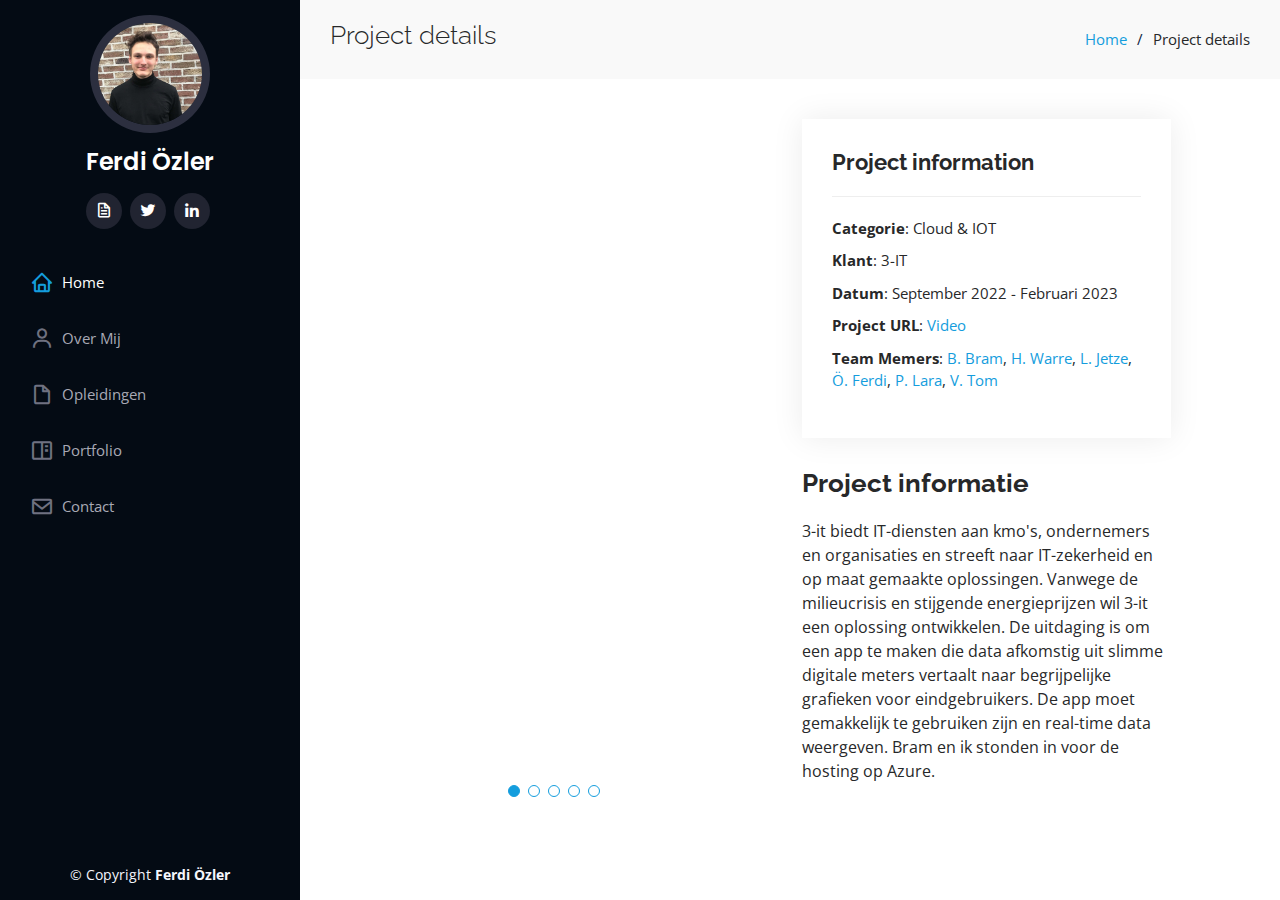
==== Project1.html @ 2ed79530 "Add files via upload" ====
<!DOCTYPE html>
<html lang="nl">

<head>
    <meta charset="utf-8">
    <meta content="width=device-width, initial-scale=1.0" name="viewport">

    <title>Project Detail</title>
    <meta content="" name="description">
    <meta content="" name="keywords">

    <!-- Favicons -->
    <link href="assets/img/favicon.png" rel="icon">
    <link href="assets/img/apple-touch-icon.png" rel="apple-touch-icon">

    <!-- Google Fonts -->
    <link href="https://fonts.googleapis.com/css?family=Open+Sans:300,300i,400,400i,600,600i,700,700i|Raleway:300,300i,400,400i,500,500i,600,600i,700,700i|Poppins:300,300i,400,400i,500,500i,600,600i,700,700i" rel="stylesheet">

    <!-- Vendor CSS Files -->
    <link href="assets/vendor/aos/aos.css" rel="stylesheet">
    <link href="assets/vendor/bootstrap/css/bootstrap.min.css" rel="stylesheet">
    <link href="assets/vendor/bootstrap-icons/bootstrap-icons.css" rel="stylesheet">
    <link href="assets/vendor/boxicons/css/boxicons.min.css" rel="stylesheet">
    <link href="assets/vendor/glightbox/css/glightbox.min.css" rel="stylesheet">
    <link href="assets/vendor/swiper/swiper-bundle.min.css" rel="stylesheet">

    <!-- Template Main CSS File -->
    <link href="assets/css/style.css" rel="stylesheet">
</head>

<body>

    <!-- ======= Mobile nav toggle button ======= -->
    <i class="bi bi-list mobile-nav-toggle d-xl-none"></i>

    <!-- ======= Header ======= -->
    <header id="header">
        <div class="d-flex flex-column">

            <div class="profile">
                <img src="assets/img/profile-img.jpg" alt="" class="img-fluid rounded-circle">
                <h1 class="text-light"><a href="index.html">Ferdi Özler</a></h1>
                <div class="social-links mt-3 text-center">
                    <a href="assets/file/CV_Ferdi_%C3%96zler.pdf" target="_blank"><i class="bx bx-file"></i></a>
                    <a href="https://twitter.com/ferdi_ozler" class="twitter" target="_blank"><i class="bx bxl-twitter"></i></a>
                    <a href="https://www.linkedin.com/in/ferdi%C3%B6zler/" class="linkedin" target="_blank"><i class="bx bxl-linkedin"></i></a>
                </div>
            </div>

            <nav id="navbar" class="nav-menu navbar">
                <ul>
                    <li><a href="#hero" class="nav-link scrollto active"><i class="bx bx-home"></i> <span>Home</span></a></li>
                    <li><a href="#about" class="nav-link scrollto"><i class="bx bx-user"></i> <span>Over Mij</span></a></li>
                    <li><a href="#resume" class="nav-link scrollto"><i class="bx bx-file-blank"></i> <span>Opleidingen</span></a></li>
                    <li><a href="#portfolio" class="nav-link scrollto"><i class="bx bx-book-content"></i> <span>Portfolio</span></a></li>
                    <li><a href="#contact" class="nav-link scrollto"><i class="bx bx-envelope"></i> <span>Contact</span></a></li>
                </ul>
            </nav><!-- .nav-menu -->
        </div>
    </header><!-- End Header -->

    <main id="main">

        <!-- ======= Breadcrumbs ======= -->
        <section id="breadcrumbs" class="breadcrumbs">
            <div class="container">

                <div class="d-flex justify-content-between align-items-center">
                    <h2>Project details</h2>
                    <ol>
                        <li><a href="index.html">Home</a></li>
                        <li>Project details</li>
                    </ol>
                </div>

            </div>
        </section><!-- End Breadcrumbs -->

        <!-- ======= Portfolio Details Section ======= -->
        <section id="portfolio-details" class="portfolio-details">
            <div class="container">

                <div class="row gy-4">

                    <div class="col-lg-6">
                        <div class="portfolio-details-slider swiper">
                            <div class="swiper-wrapper align-items-center">

                                <div class="swiper-slide">
                                    <img src="assets/img/Project1/dashboard1.jpg" alt="">
                                </div>

                                <div class="swiper-slide">
                                    <img src="assets/img/Project1/dashboard2.jpg" alt="">
                                </div>

                                <div class="swiper-slide">
                                    <img src="assets/img/Project1/dashboard3.jpg" alt="">
                                </div>
                                <div class="swiper-slide">
                                    <img src="assets/img/Project1/dashboard4.jpg" alt="">
                                </div>
                                <div class="swiper-slide">
                                    <img src="assets/img/Project1/report.jpg" alt="" height="650px">
                                </div>

                            </div>
                            <div class="swiper-pagination"></div>
                        </div>
                    </div>

                    <div class="col-lg-5">
                        <div class="portfolio-info">
                            <h3>Project information</h3>
                            <ul>
                                <li><strong>Categorie</strong>: Cloud &amp; IOT</li>
                                <li><strong>Klant</strong>: 3-IT</li>
                                <li><strong>Datum</strong>: September 2022 - Februari 2023</li>
                                <li><strong>Project URL</strong>: <a href="https://www.youtube.com/watch?v=HCQRKKS4BrQ">Video</a></li>
                                <li><strong>Team Memers</strong>: 
                  <a href="/index.html">B. Bram</a>,
                  <a href="https://www.linkedin.com/in/warre-hofmans-374b43222/" target="_blank">H. Warre</a>,
                  <a href="https://www.linkedin.com/in/jetze-luyten/" target="_blank">L. Jetze</a>,
                  <a href="https://www.linkedin.com/in/ferdi-%C3%B6zler-4a421b222/" target="_blank">Ö. Ferdi</a>,
                  <a href="https://www.linkedin.com/in/lara-pluys-13409b207/" target="_blank">P. Lara</a>,
                  <a href="https://www.linkedin.com/in/tom-vermeeren-09814a224/" target="_blank">V. Tom</a>
                </li>
                            </ul>
                        </div>
                        <div class="portfolio-description">
                            <h2>Project informatie</h2>
                            <p>
                                3-it biedt IT-diensten aan kmo's, ondernemers en organisaties en streeft naar IT-zekerheid en op maat gemaakte oplossingen. Vanwege de milieucrisis en stijgende energieprijzen wil 3-it een oplossing ontwikkelen. De uitdaging is om een app te maken die data afkomstig uit slimme digitale meters vertaalt naar begrijpelijke grafieken voor eindgebruikers. De app moet gemakkelijk te gebruiken zijn en real-time data weergeven.
                                Bram en ik stonden in voor de hosting op Azure.
                            </p>
                        </div>
                    </div>

                </div>

            </div>
        </section><!-- End Portfolio Details Section -->

    </main><!-- End #main -->

    <!-- ======= Footer ======= -->
    <footer id="footer">
        <div class="container">
            <div class="copyright">
                &copy; Copyright <strong><span>Ferdi Özler</span></strong>
            </div>
        </div>
    </footer><!-- End  Footer -->

    <a href="#" class="back-to-top d-flex align-items-center justify-content-center"><i class="bi bi-arrow-up-short"></i></a>

    <!-- Vendor JS Files -->
    <script src="assets/vendor/purecounter/purecounter_vanilla.js"></script>
    <script src="assets/vendor/aos/aos.js"></script>
    <script src="assets/vendor/bootstrap/js/bootstrap.bundle.min.js"></script>
    <script src="assets/vendor/glightbox/js/glightbox.min.js"></script>
    <script src="assets/vendor/isotope-layout/isotope.pkgd.min.js"></script>
    <script src="assets/vendor/swiper/swiper-bundle.min.js"></script>
    <script src="assets/vendor/typed.js/typed.umd.js"></script>
    <script src="assets/vendor/waypoints/noframework.waypoints.js"></script>
    <script src="assets/vendor/php-email-form/validate.js"></script>

    <!-- Template Main JS File -->
    <script src="assets/js/main.js"></script>

</body>

</html>
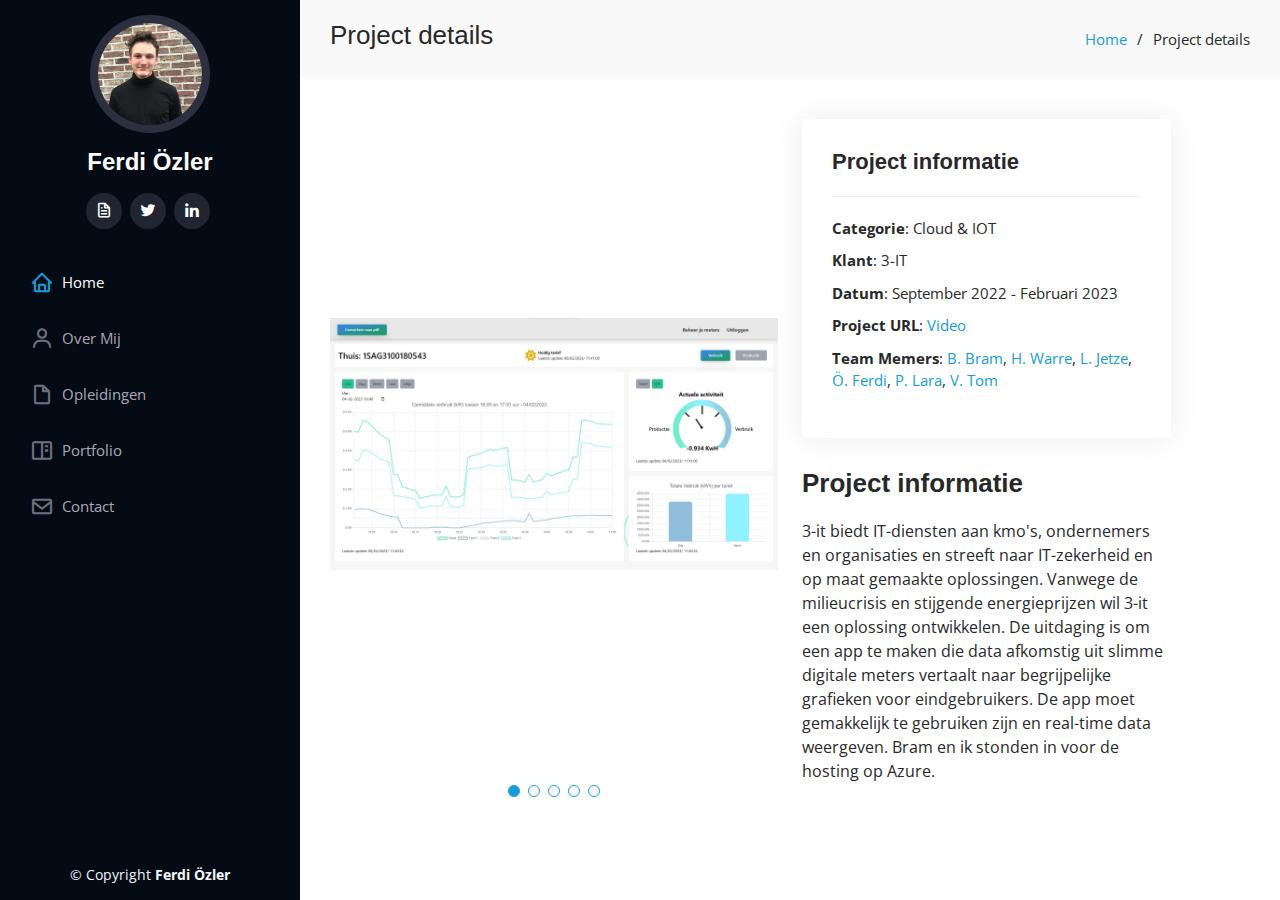
==== commit 46e05e62: "Add files via upload" ====
--- a/Project1.html
+++ b/Project1.html
@@ -13,8 +13,8 @@
     <link href="assets/img/favicon.png" rel="icon">
     <link href="assets/img/apple-touch-icon.png" rel="apple-touch-icon">
 
-    <!-- Google Fonts -->
-    <link href="https://fonts.googleapis.com/css?family=Open+Sans:300,300i,400,400i,600,600i,700,700i|Raleway:300,300i,400,400i,500,500i,600,600i,700,700i|Poppins:300,300i,400,400i,500,500i,600,600i,700,700i" rel="stylesheet">
+ <!-- Google Fonts -->
+    <link href="https://fonts.googleapis.com/css?family=Open+Sans:300,300i,400,400i,600,600i,700,700iU+007CRaleway:300,300i,400,400i,500,500i,600,600i,700,700iU+007CPoppins:300,300i,400,400i,500,500i,600,600i,700,700i" rel="stylesheet">
 
     <!-- Vendor CSS Files -->
     <link href="assets/vendor/aos/aos.css" rel="stylesheet">
@@ -49,11 +49,11 @@
 
             <nav id="navbar" class="nav-menu navbar">
                 <ul>
-                    <li><a href="#hero" class="nav-link scrollto active"><i class="bx bx-home"></i> <span>Home</span></a></li>
-                    <li><a href="#about" class="nav-link scrollto"><i class="bx bx-user"></i> <span>Over Mij</span></a></li>
-                    <li><a href="#resume" class="nav-link scrollto"><i class="bx bx-file-blank"></i> <span>Opleidingen</span></a></li>
-                    <li><a href="#portfolio" class="nav-link scrollto"><i class="bx bx-book-content"></i> <span>Portfolio</span></a></li>
-                    <li><a href="#contact" class="nav-link scrollto"><i class="bx bx-envelope"></i> <span>Contact</span></a></li>
+                    <li><a href="index.html" class="nav-link scrollto active"><i class="bx bx-home"></i> <span>Home</span></a></li>
+                    <li><a href="index.html#about" class="nav-link scrollto"><i class="bx bx-user"></i> <span>Over Mij</span></a></li>
+                    <li><a href="index.html#resume" class="nav-link scrollto"><i class="bx bx-file-blank"></i> <span>Opleidingen</span></a></li>
+                    <li><a href="index.html#portfolio" class="nav-link scrollto"><i class="bx bx-book-content"></i> <span>Portfolio</span></a></li>
+                    <li><a href="index.html#contact" class="nav-link scrollto"><i class="bx bx-envelope"></i> <span>Contact</span></a></li>
                 </ul>
             </nav><!-- .nav-menu -->
         </div>
@@ -101,7 +101,7 @@
                                     <img src="assets/img/Project1/dashboard4.jpg" alt="">
                                 </div>
                                 <div class="swiper-slide">
-                                    <img src="assets/img/Project1/report.jpg" alt="" height="650px">
+                                    <img src="assets/img/Project1/report.jpg" alt="" height="650">
                                 </div>
 
                             </div>
@@ -111,7 +111,7 @@
 
                     <div class="col-lg-5">
                         <div class="portfolio-info">
-                            <h3>Project information</h3>
+                            <h3>Project informatie</h3>
                             <ul>
                                 <li><strong>Categorie</strong>: Cloud &amp; IOT</li>
                                 <li><strong>Klant</strong>: 3-IT</li>
--- a/assets/css/style.css
+++ b/assets/css/style.css
@@ -546,7 +546,7 @@
   text-align: center;
   background: rgba(20, 157, 221, 0.75);
   transition: 0.3s;
-  width: 50%;
+  width: 100%;
 }
 
 .portfolio .portfolio-wrap .portfolio-links a:hover {
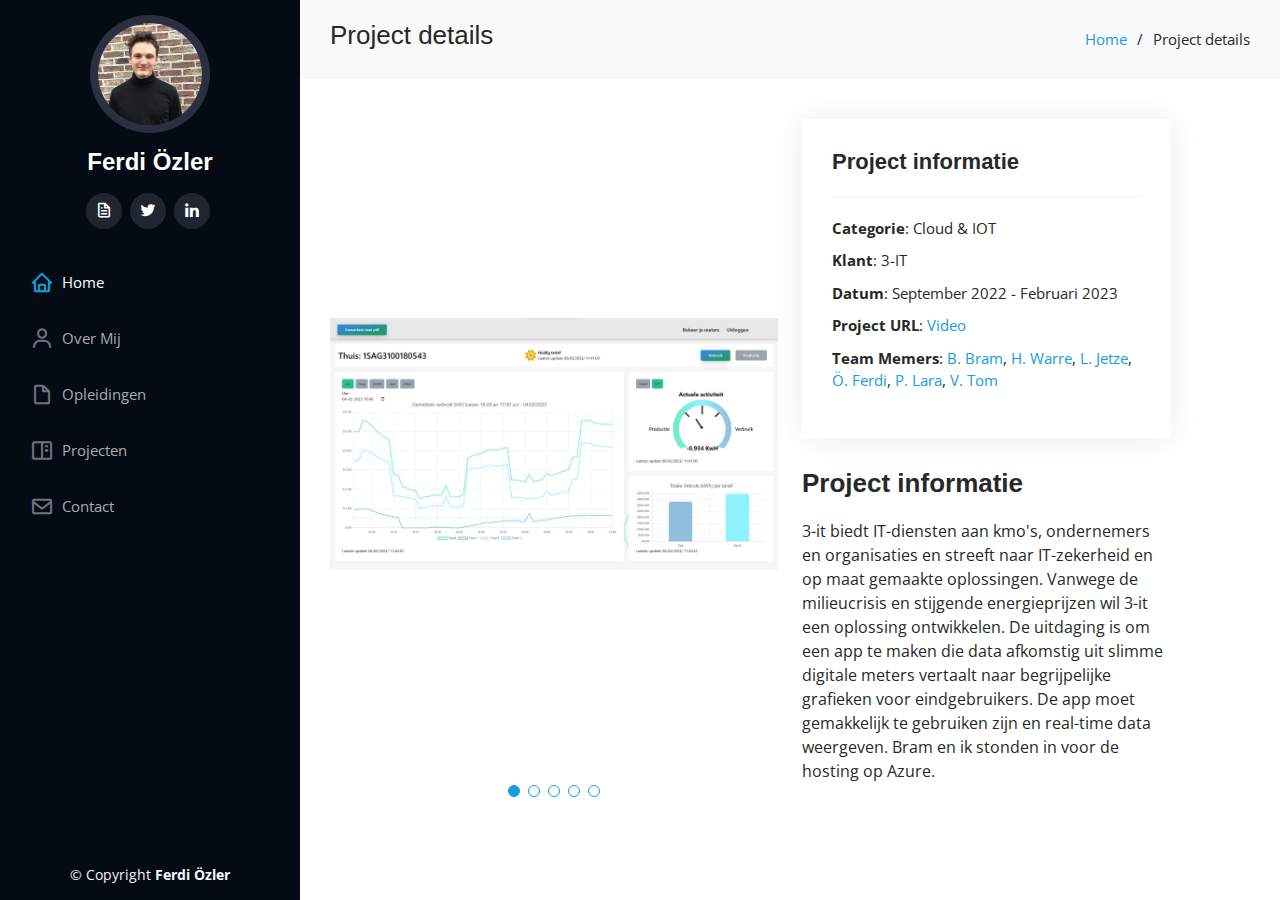
==== commit 870acf33: "Add files via upload" ====
--- a/Project1.html
+++ b/Project1.html
@@ -52,7 +52,7 @@
                     <li><a href="index.html" class="nav-link scrollto active"><i class="bx bx-home"></i> <span>Home</span></a></li>
                     <li><a href="index.html#about" class="nav-link scrollto"><i class="bx bx-user"></i> <span>Over Mij</span></a></li>
                     <li><a href="index.html#resume" class="nav-link scrollto"><i class="bx bx-file-blank"></i> <span>Opleidingen</span></a></li>
-                    <li><a href="index.html#portfolio" class="nav-link scrollto"><i class="bx bx-book-content"></i> <span>Portfolio</span></a></li>
+                    <li><a href="#portfolio" class="nav-link scrollto"><i class="bx bx-book-content"></i> <span>Projecten</span></a></li>
                     <li><a href="index.html#contact" class="nav-link scrollto"><i class="bx bx-envelope"></i> <span>Contact</span></a></li>
                 </ul>
             </nav><!-- .nav-menu -->
--- a/assets/css/style.css
+++ b/assets/css/style.css
@@ -4,6 +4,7 @@
 body {
   font-family: "Open Sans", sans-serif;
   color: #272829;
+/*    background-color: lightgray*/
 }
 
 a {
@@ -964,4 +965,10 @@
 
 .test{
     text-align: center;
+}
+
+.technologie{
+    list-style-type: circle;
+    padding-bottom: 0px;
+    margin-left: 20px;
 }